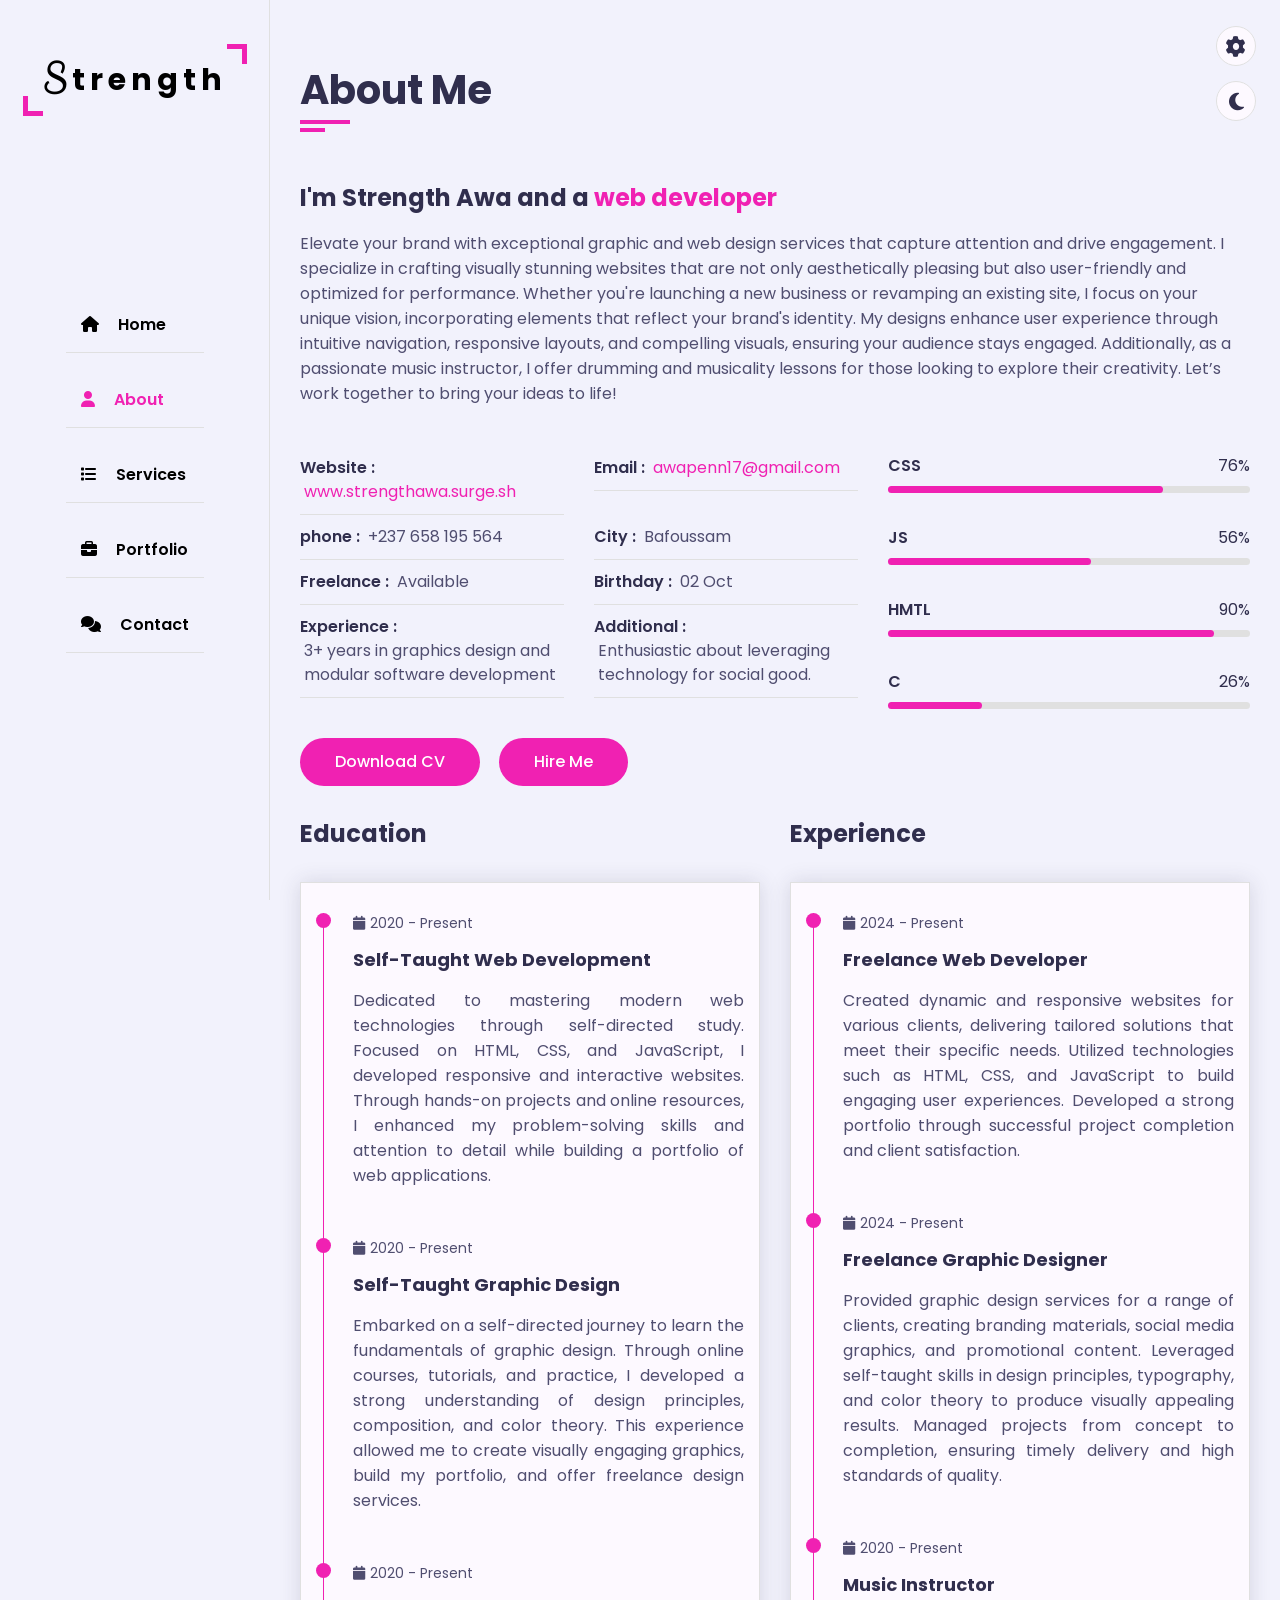
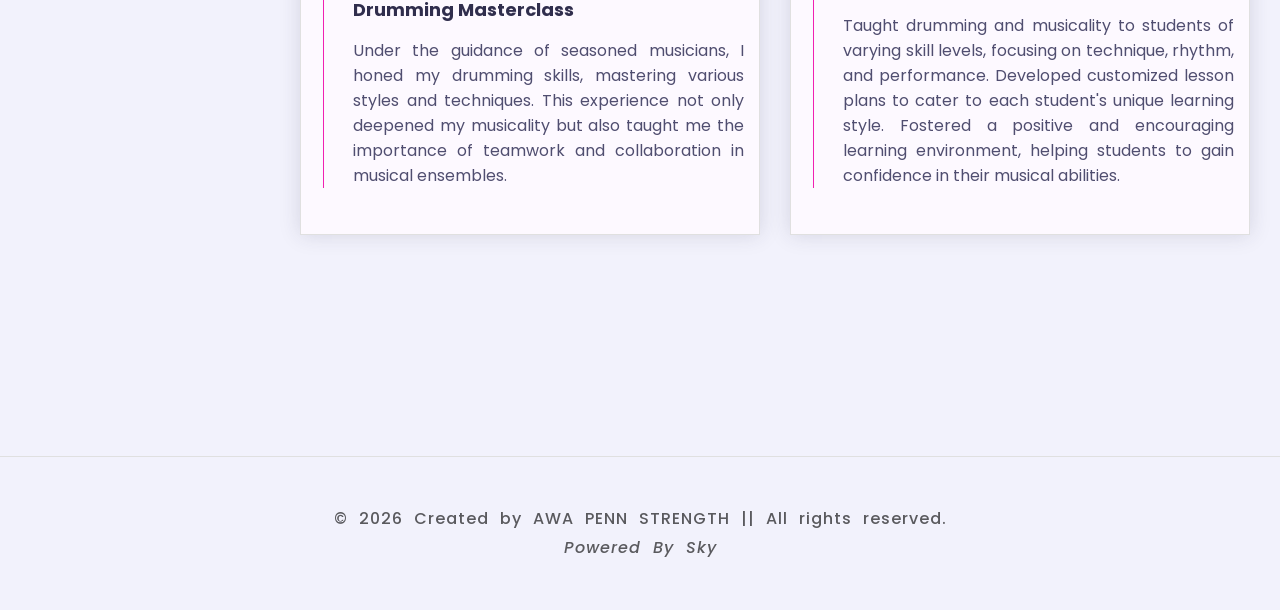
==== about.html @ d9b75118 "Add files via upload" ====
﻿<!DOCTYPE html>
<html lang="en">

<head></head>

<body class="dark">

<!-- ***** Main Contaniner Start ***** -->
    <main class="main-container">
        <!-- ***** Main Content Start ***** -->
        <div class="main-content">
            <!-- ***** About Section Start ***** -->
            <section class="about section" id="about">
                <div class="container">
                    <div class="row">
                        <div class="section-title padd-15">
                            <h2>About Me</h2>
                        </div>
                    </div>
                    <div class="row">
                        <div class="about-content padd-15">
                            <div class="row">
                                <div class="about-text padd-15">
                                    <h3>I'm Strength Awa and a <span>web developer</span></h3>
                                    <p> Elevate your brand with exceptional graphic and web design services that capture attention and drive engagement. 
                                        I specialize in crafting visually stunning websites that are not only aesthetically pleasing but also user-friendly and optimized for performance. 
                                        Whether you're launching a new business or revamping an existing site, I focus on your unique vision, incorporating elements that reflect your brand's identity. 
                                        My designs enhance user experience through intuitive navigation, responsive layouts, and compelling visuals, ensuring your audience stays engaged. 
                                        Additionally, as a passionate music instructor, I offer drumming and musicality lessons for those looking to explore their creativity. 
                                        Let’s work together to bring your ideas to life!</p>
                                </div>
                            </div>
                            <div class="row">
                                <div class="personal-info padd-15 ">
                                    <div class="row">
                                        <div class="info-item padd-15">
                                            <p>Website : <span><a href="http://strengthawa.surge.sh">www.strengthawa.surge.sh</a></span></p>
                                        </div>
                                        <div class="info-item padd-15">
                                            <p>Email : <span><a onclick="gotoContact()" href="contact.html">awapenn17@gmail.com</a></span></p>
                                        </div>
                                        <div class="info-item padd-15">
                                            <p>phone : <span>+237 658 195 564</span></p>
                                        </div>
                                        <div class="info-item padd-15">
                                            <p>City : <span>Bafoussam</span></p>
                                        </div>
                                        <div class="info-item padd-15">
                                            <p>Freelance : <span>Available</span></p>
                                        </div>
                                        <div class="info-item padd-15">
                                            <p>Birthday : <span>02 Oct</span></p>
                                        </div>
                                        <div class="info-item padd-15">
                                            <p>Experience : <span>3+ years in graphics design and modular software development</span></p>
                                        </div>
                                        <div class="info-item padd-15">
                                            <p>Additional : <span>Enthusiastic about leveraging technology for social good.</span></p>
                                        </div>
                                    </div>
                                    <div class="row">
                                        <div class="buttons padd-15">
                                            <a href="#" class="btn">Download CV</a>
                                            <a href="contact.html" class="btn hire-me" onclick="gotoContact()">Hire Me</a>
                                        </div>
                                    </div>
                                </div>
                                <div class="skills padd-15">
                                    <div class="row">
                                        <div class="skill-item padd-15">
                                            <h5>CSS</h5>
                                            <div class="progress">
                                                <div class="progress-in" style="width: 76%;"></div>
                                                <div class="skill-percent">76%</div>
                                            </div>
                                        </div>
                                        <div class="skill-item padd-15">
                                            <h5>JS</h5>
                                            <div class="progress">
                                                <div class="progress-in" style="width: 56%;"></div>
                                                <div class="skill-percent">56%</div>
                                            </div>
                                        </div>
                                        <div class="skill-item padd-15">
                                            <h5>HMTL</h5>
                                            <div class="progress">
                                                <div class="progress-in" style="width: 90%;"></div>
                                                <div class="skill-percent">90%</div>
                                            </div>
                                        </div>
                                            <div class="skill-item padd-15">
                                                <h5>C</h5>
                                                <div class="progress">
                                                    <div class="progress-in" style="width: 26%;"></div>
                                                    <div class="skill-percent">26%</div>
                                                </div>
                                            </div>
                                    </div>
                                </div>
                            </div>
                            <div class="row">
                                <div class="education padd-15">
                                    <h3 class="title">Education</h3>
                                    <div class="row">
                                        <div class="timeline-box padd-15">
                                            <div class="timeline shadow-dark">
                                                <!-- ***** timeline item ***** -->
                                                <div class="timeline-item">
                                                    <div class="circle-dot"></div>
                                                    <h3 class="timeline-date">
                                                        <i class="fa fa-calendar"></i>2020 - Present
                                                    </h3>
                                                    <h4 class="timeline-title">Self-Taught Web Development</h4>
                                                    <p class = "timeline-text">Dedicated to mastering modern web technologies through self-directed study. 
                                                        Focused on HTML, CSS, and JavaScript, I developed responsive and interactive websites. 
                                                        Through hands-on projects and online resources, 
                                                        I enhanced my problem-solving skills and attention to detail while building a portfolio of web applications.
                                                    </p>
                                                </div>
                                                <!-- ***** timeline item ***** -->
                                                <div class="timeline-item">
                                                    <div class="circle-dot"></div>
                                                    <h3 class="timeline-date">
                                                        <i class="fa fa-calendar"></i>2020 - Present
                                                    </h3>
                                                    <h4 class="timeline-title">Self-Taught Graphic Design</h4>
                                                    <p  class = "timeline-text">Embarked on a self-directed journey to learn the fundamentals of graphic design. 
                                                        Through online courses, tutorials, and practice, I developed a strong understanding 
                                                        of design principles, composition, and color theory. 
                                                        This experience allowed me to create visually engaging graphics, 
                                                        build my portfolio, and offer freelance design services.
                                                    </p>
                                                </div>
                                                <!-- ***** timeline item ***** -->
                                                <div class="timeline-item">
                                                    <div class="circle-dot"></div>
                                                    <h3 class="timeline-date">
                                                        <i class="fa fa-calendar"></i>2020 - Present
                                                    </h3>
                                                    <h4 class="timeline-title">Drumming Masterclass</h4>
                                                    <p class = "timeline-text">Under the guidance of seasoned musicians, 
                                                        I honed my drumming skills, mastering various styles and techniques. 
                                                        This experience not only deepened my musicality but also taught me the 
                                                        importance of teamwork and collaboration in musical ensembles.
                                                    </p>
                                                </div>
                                            </div>
                                        </div>
                                    </div>
                                </div>
                                <div class="experience padd-15">
                                    <h3 class="title">Experience</h3>
                                    <div class="row">
                                        <div class="timeline-box padd-15">
                                            <div class="timeline shadow-dark">
                                                <!-- ***** timeline item ***** -->
                                                <div class="timeline-item">
                                                    <div class="circle-dot"></div>
                                                    <h3 class="timeline-date">
                                                        <i class="fa fa-calendar"></i>2024 - Present
                                                    </h3>
                                                    <h4 class="timeline-title">Freelance Web Developer</h4>
                                                    <p class = "timeline-text">Created dynamic and responsive websites for various clients, 
                                                        delivering tailored solutions that meet their specific needs. 
                                                        Utilized technologies such as HTML, CSS, and JavaScript to build engaging user experiences.
                                                            Developed a strong portfolio through successful project completion and client satisfaction.
                                                    </p>
                                                </div>
                                                <!-- ***** timeline item ***** -->
                                                <div class="timeline-item">
                                                    <div class="circle-dot"></div>
                                                    <h3 class="timeline-date">
                                                        <i class="fa fa-calendar"></i>2024 - Present
                                                    </h3>
                                                    <h4 class="timeline-title">Freelance Graphic Designer</h4>
                                                    <p  class = "timeline-text">Provided graphic design services for a range of clients, 
                                                        creating branding materials, social media graphics, and promotional content. 
                                                        Leveraged self-taught skills in design principles, typography, and color theory to produce visually appealing results. 
                                                        Managed projects from concept to completion, ensuring timely delivery and high standards of quality.
                                                    </p>
                                                </div>
                                                <!-- ***** timeline item ***** -->
                                                <div class="timeline-item">
                                                    <div class="circle-dot"></div>
                                                    <h3 class="timeline-date">
                                                        <i class="fa fa-calendar"></i>2020 - Present
                                                    </h3>
                                                    <h4 class="timeline-title">Music Instructor</h4>
                                                    <p class = "timeline-text">Taught drumming and musicality to students of varying skill levels, 
                                                        focusing on technique, rhythm, and performance. 
                                                        Developed customized lesson plans to cater to each student's unique learning style. 
                                                        Fostered a positive and encouraging learning environment, helping students to gain confidence in their musical abilities.
                                                    </p>
                                                </div>
                                            </div>
                                        </div>
                                    </div>
                                </div>
                            </div>
                        </div>
                    </div>
                </div>
            </section>
            <!-- ***** About Section End ***** -->
        </div>
        <!-- ***** Main Content End ***** -->
    </main>
<!-- ***** Main Contaniner End ***** -->

    <script src="js/global-UI-components.js"></script>
</body>
</html>
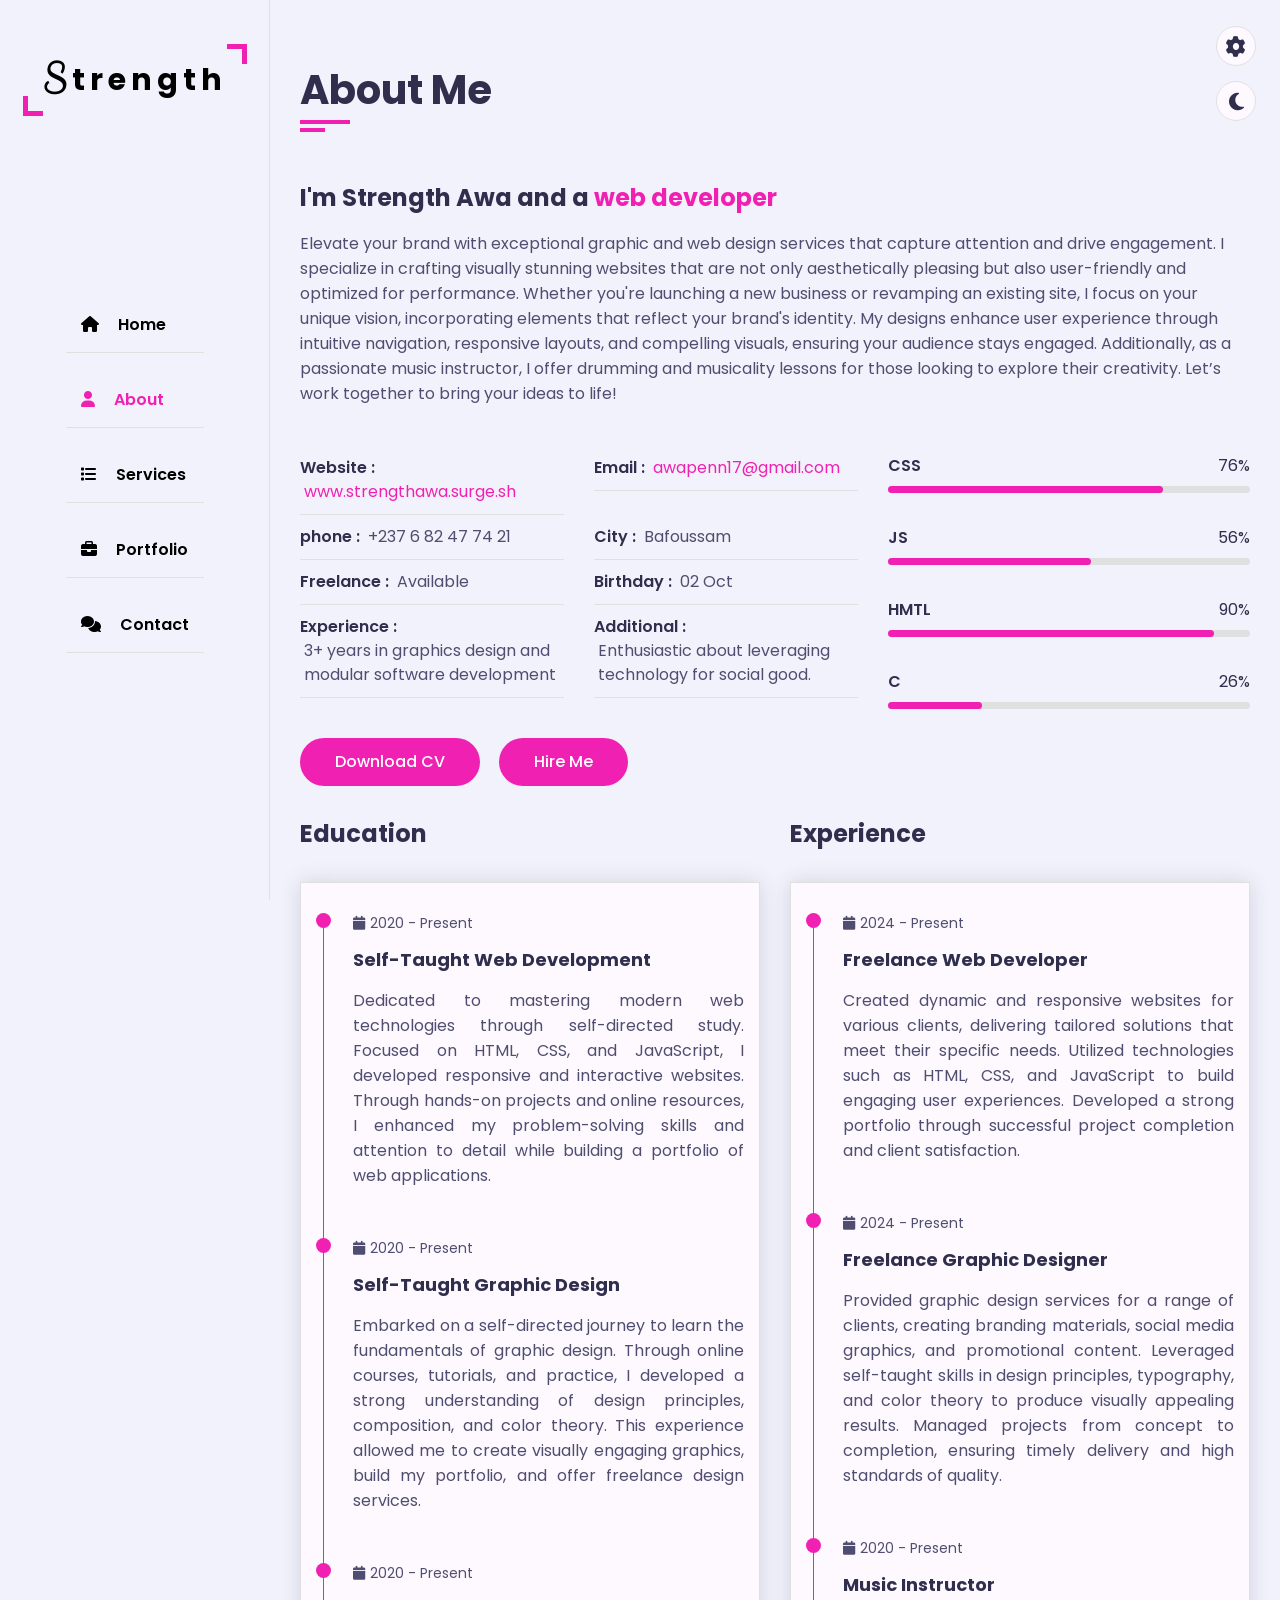
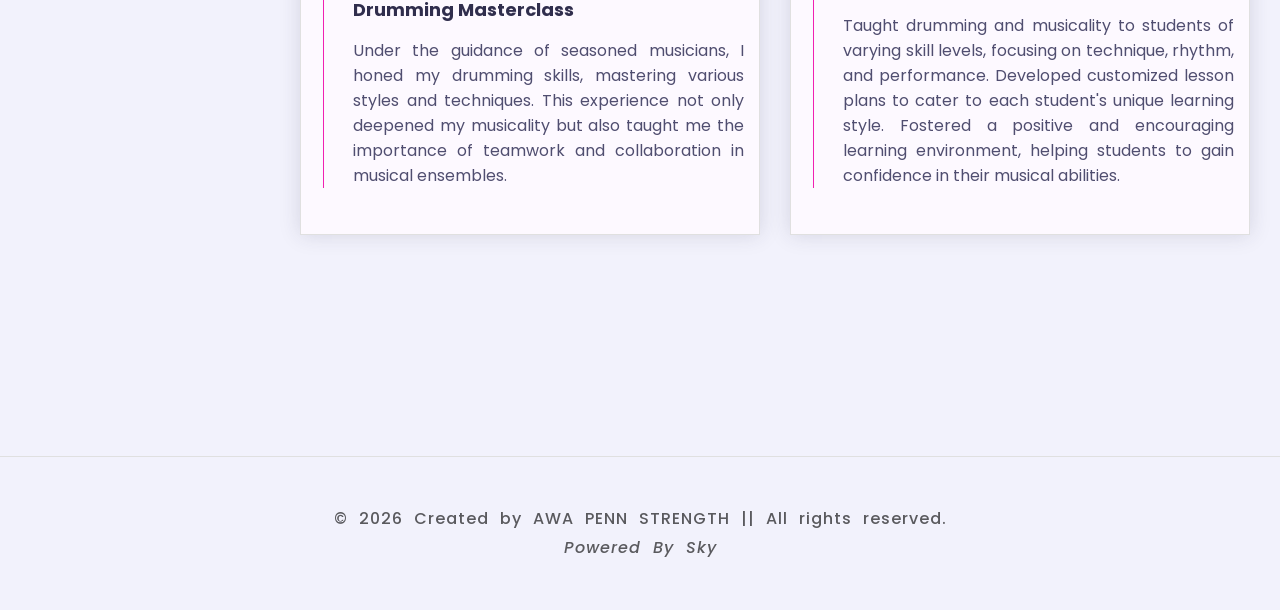
==== commit 23f3a2d8: "Update about.html with new content and formatting" ====
--- a/about.html
+++ b/about.html
@@ -40,7 +40,7 @@
                                             <p>Email : <span><a onclick="gotoContact()" href="contact.html">awapenn17@gmail.com</a></span></p>
                                         </div>
                                         <div class="info-item padd-15">
-                                            <p>phone : <span>+237 658 195 564</span></p>
+                                            <p>phone : <span>+237 6 82 47 74 21</span></p>
                                         </div>
                                         <div class="info-item padd-15">
                                             <p>City : <span>Bafoussam</span></p>
@@ -209,4 +209,5 @@
 
     <script src="js/global-UI-components.js"></script>
 </body>
-</html>+
+</html>
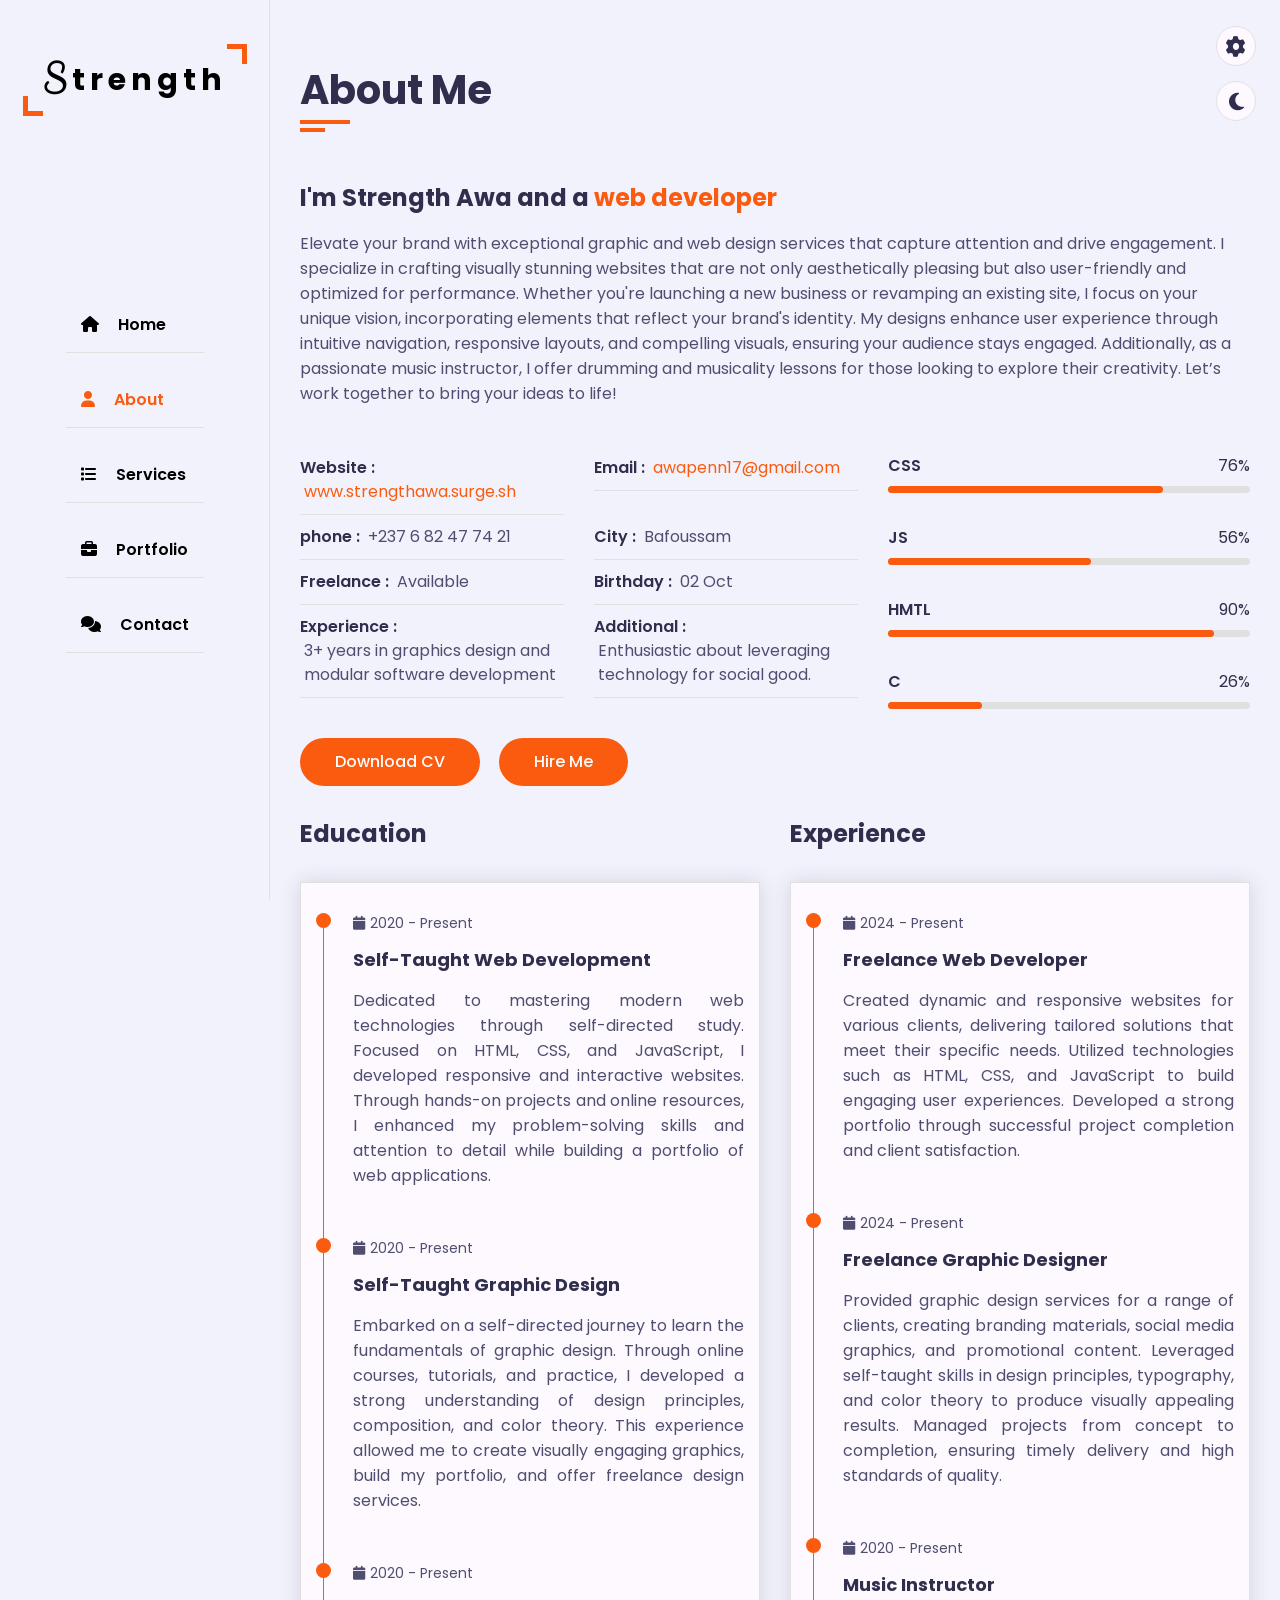
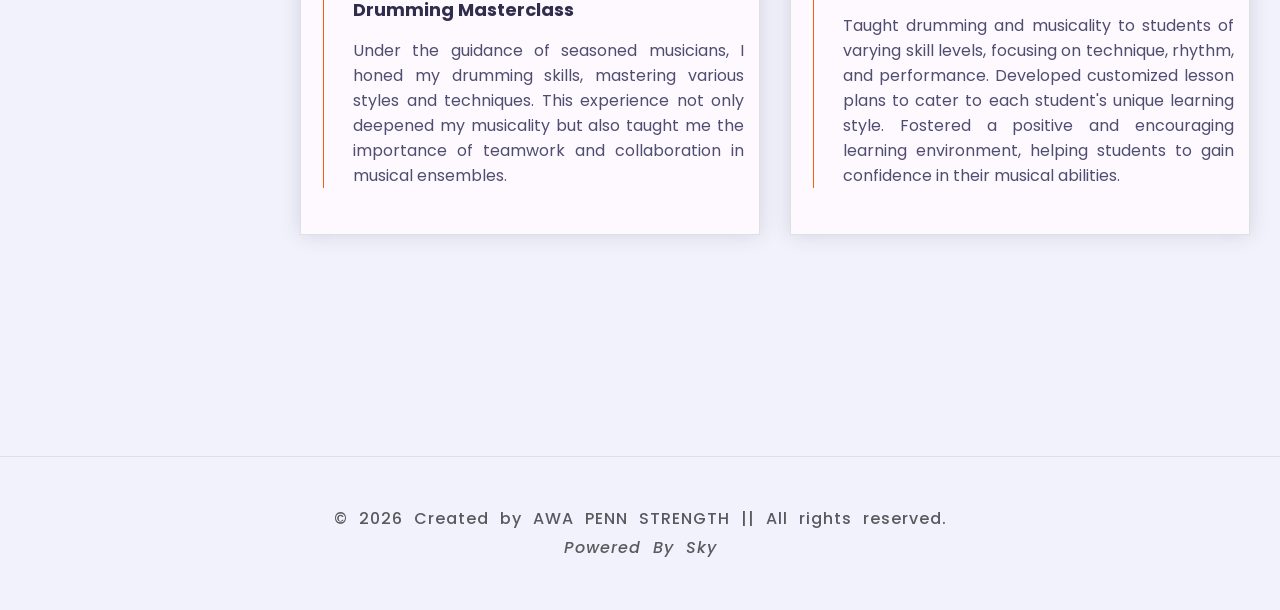
==== commit 276274e7: "fix: Desktop css visible with bubbles animation added" ====
--- a/about.html
+++ b/about.html
@@ -1,213 +1,257 @@
-﻿<!DOCTYPE html>
-<html lang="en">
-
-<head></head>
-
-<body class="dark">
-
-<!-- ***** Main Contaniner Start ***** -->
-    <main class="main-container">
-        <!-- ***** Main Content Start ***** -->
-        <div class="main-content">
-            <!-- ***** About Section Start ***** -->
-            <section class="about section" id="about">
-                <div class="container">
-                    <div class="row">
-                        <div class="section-title padd-15">
-                            <h2>About Me</h2>
-                        </div>
-                    </div>
-                    <div class="row">
-                        <div class="about-content padd-15">
-                            <div class="row">
-                                <div class="about-text padd-15">
-                                    <h3>I'm Strength Awa and a <span>web developer</span></h3>
-                                    <p> Elevate your brand with exceptional graphic and web design services that capture attention and drive engagement. 
-                                        I specialize in crafting visually stunning websites that are not only aesthetically pleasing but also user-friendly and optimized for performance. 
-                                        Whether you're launching a new business or revamping an existing site, I focus on your unique vision, incorporating elements that reflect your brand's identity. 
-                                        My designs enhance user experience through intuitive navigation, responsive layouts, and compelling visuals, ensuring your audience stays engaged. 
-                                        Additionally, as a passionate music instructor, I offer drumming and musicality lessons for those looking to explore their creativity. 
-                                        Let’s work together to bring your ideas to life!</p>
-                                </div>
-                            </div>
-                            <div class="row">
-                                <div class="personal-info padd-15 ">
-                                    <div class="row">
-                                        <div class="info-item padd-15">
-                                            <p>Website : <span><a href="http://strengthawa.surge.sh">www.strengthawa.surge.sh</a></span></p>
-                                        </div>
-                                        <div class="info-item padd-15">
-                                            <p>Email : <span><a onclick="gotoContact()" href="contact.html">awapenn17@gmail.com</a></span></p>
-                                        </div>
-                                        <div class="info-item padd-15">
-                                            <p>phone : <span>+237 6 82 47 74 21</span></p>
-                                        </div>
-                                        <div class="info-item padd-15">
-                                            <p>City : <span>Bafoussam</span></p>
-                                        </div>
-                                        <div class="info-item padd-15">
-                                            <p>Freelance : <span>Available</span></p>
-                                        </div>
-                                        <div class="info-item padd-15">
-                                            <p>Birthday : <span>02 Oct</span></p>
-                                        </div>
-                                        <div class="info-item padd-15">
-                                            <p>Experience : <span>3+ years in graphics design and modular software development</span></p>
-                                        </div>
-                                        <div class="info-item padd-15">
-                                            <p>Additional : <span>Enthusiastic about leveraging technology for social good.</span></p>
-                                        </div>
-                                    </div>
-                                    <div class="row">
-                                        <div class="buttons padd-15">
-                                            <a href="#" class="btn">Download CV</a>
-                                            <a href="contact.html" class="btn hire-me" onclick="gotoContact()">Hire Me</a>
-                                        </div>
-                                    </div>
-                                </div>
-                                <div class="skills padd-15">
-                                    <div class="row">
-                                        <div class="skill-item padd-15">
-                                            <h5>CSS</h5>
-                                            <div class="progress">
-                                                <div class="progress-in" style="width: 76%;"></div>
-                                                <div class="skill-percent">76%</div>
-                                            </div>
-                                        </div>
-                                        <div class="skill-item padd-15">
-                                            <h5>JS</h5>
-                                            <div class="progress">
-                                                <div class="progress-in" style="width: 56%;"></div>
-                                                <div class="skill-percent">56%</div>
-                                            </div>
-                                        </div>
-                                        <div class="skill-item padd-15">
-                                            <h5>HMTL</h5>
-                                            <div class="progress">
-                                                <div class="progress-in" style="width: 90%;"></div>
-                                                <div class="skill-percent">90%</div>
-                                            </div>
-                                        </div>
-                                            <div class="skill-item padd-15">
-                                                <h5>C</h5>
-                                                <div class="progress">
-                                                    <div class="progress-in" style="width: 26%;"></div>
-                                                    <div class="skill-percent">26%</div>
-                                                </div>
-                                            </div>
-                                    </div>
-                                </div>
-                            </div>
-                            <div class="row">
-                                <div class="education padd-15">
-                                    <h3 class="title">Education</h3>
-                                    <div class="row">
-                                        <div class="timeline-box padd-15">
-                                            <div class="timeline shadow-dark">
-                                                <!-- ***** timeline item ***** -->
-                                                <div class="timeline-item">
-                                                    <div class="circle-dot"></div>
-                                                    <h3 class="timeline-date">
-                                                        <i class="fa fa-calendar"></i>2020 - Present
-                                                    </h3>
-                                                    <h4 class="timeline-title">Self-Taught Web Development</h4>
-                                                    <p class = "timeline-text">Dedicated to mastering modern web technologies through self-directed study. 
-                                                        Focused on HTML, CSS, and JavaScript, I developed responsive and interactive websites. 
-                                                        Through hands-on projects and online resources, 
-                                                        I enhanced my problem-solving skills and attention to detail while building a portfolio of web applications.
-                                                    </p>
-                                                </div>
-                                                <!-- ***** timeline item ***** -->
-                                                <div class="timeline-item">
-                                                    <div class="circle-dot"></div>
-                                                    <h3 class="timeline-date">
-                                                        <i class="fa fa-calendar"></i>2020 - Present
-                                                    </h3>
-                                                    <h4 class="timeline-title">Self-Taught Graphic Design</h4>
-                                                    <p  class = "timeline-text">Embarked on a self-directed journey to learn the fundamentals of graphic design. 
-                                                        Through online courses, tutorials, and practice, I developed a strong understanding 
-                                                        of design principles, composition, and color theory. 
-                                                        This experience allowed me to create visually engaging graphics, 
-                                                        build my portfolio, and offer freelance design services.
-                                                    </p>
-                                                </div>
-                                                <!-- ***** timeline item ***** -->
-                                                <div class="timeline-item">
-                                                    <div class="circle-dot"></div>
-                                                    <h3 class="timeline-date">
-                                                        <i class="fa fa-calendar"></i>2020 - Present
-                                                    </h3>
-                                                    <h4 class="timeline-title">Drumming Masterclass</h4>
-                                                    <p class = "timeline-text">Under the guidance of seasoned musicians, 
-                                                        I honed my drumming skills, mastering various styles and techniques. 
-                                                        This experience not only deepened my musicality but also taught me the 
-                                                        importance of teamwork and collaboration in musical ensembles.
-                                                    </p>
-                                                </div>
-                                            </div>
-                                        </div>
-                                    </div>
-                                </div>
-                                <div class="experience padd-15">
-                                    <h3 class="title">Experience</h3>
-                                    <div class="row">
-                                        <div class="timeline-box padd-15">
-                                            <div class="timeline shadow-dark">
-                                                <!-- ***** timeline item ***** -->
-                                                <div class="timeline-item">
-                                                    <div class="circle-dot"></div>
-                                                    <h3 class="timeline-date">
-                                                        <i class="fa fa-calendar"></i>2024 - Present
-                                                    </h3>
-                                                    <h4 class="timeline-title">Freelance Web Developer</h4>
-                                                    <p class = "timeline-text">Created dynamic and responsive websites for various clients, 
-                                                        delivering tailored solutions that meet their specific needs. 
-                                                        Utilized technologies such as HTML, CSS, and JavaScript to build engaging user experiences.
-                                                            Developed a strong portfolio through successful project completion and client satisfaction.
-                                                    </p>
-                                                </div>
-                                                <!-- ***** timeline item ***** -->
-                                                <div class="timeline-item">
-                                                    <div class="circle-dot"></div>
-                                                    <h3 class="timeline-date">
-                                                        <i class="fa fa-calendar"></i>2024 - Present
-                                                    </h3>
-                                                    <h4 class="timeline-title">Freelance Graphic Designer</h4>
-                                                    <p  class = "timeline-text">Provided graphic design services for a range of clients, 
-                                                        creating branding materials, social media graphics, and promotional content. 
-                                                        Leveraged self-taught skills in design principles, typography, and color theory to produce visually appealing results. 
-                                                        Managed projects from concept to completion, ensuring timely delivery and high standards of quality.
-                                                    </p>
-                                                </div>
-                                                <!-- ***** timeline item ***** -->
-                                                <div class="timeline-item">
-                                                    <div class="circle-dot"></div>
-                                                    <h3 class="timeline-date">
-                                                        <i class="fa fa-calendar"></i>2020 - Present
-                                                    </h3>
-                                                    <h4 class="timeline-title">Music Instructor</h4>
-                                                    <p class = "timeline-text">Taught drumming and musicality to students of varying skill levels, 
-                                                        focusing on technique, rhythm, and performance. 
-                                                        Developed customized lesson plans to cater to each student's unique learning style. 
-                                                        Fostered a positive and encouraging learning environment, helping students to gain confidence in their musical abilities.
-                                                    </p>
-                                                </div>
-                                            </div>
-                                        </div>
-                                    </div>
-                                </div>
-                            </div>
-                        </div>
-                    </div>
-                </div>
-            </section>
-            <!-- ***** About Section End ***** -->
-        </div>
-        <!-- ***** Main Content End ***** -->
-    </main>
-<!-- ***** Main Contaniner End ***** -->
-
-    <script src="js/global-UI-components.js"></script>
-</body>
-
-</html>
+﻿<!DOCTYPE html>
+<html lang="en">
+
+<head>
+    <!-- Primary Meta Tags -->
+    <title>Strength Awa - Graphic Artist, Web developer & Music Instructor</title>
+    <meta charset="UTF-8">
+    <meta name="viewport" content="width=device-width, initial-scale=1.0">
+    <meta name="robots" content="index, follow">
+    <meta name="theme-color" content="#000000">
+    <meta name="author" content="Strength Awa">
+    <meta name="description" content="Awa penn strength offers professional web and graphic design services, plus drumming lessons. Explore a portfolio of responsive websites, branding visuals, and creative projects.">
+    <meta name="keywords" content="Strength Awa, Web developer, Awa penn strength, graphic designer, freelance developer, drumming lessons, Bafoussam, responsive websites, branding, portfolio, surge.sh">
+
+    <!-- Open Graph / Facebook -->
+    <meta property="og:title" content="Awa penn strength - Web developer & Music Instructor">
+    <meta property="og:description" content="Explore creative web and graphic design services, plus music instruction from Awa penn strength.">
+    <meta property="og:image" content="https://strengthawa.surge.sh/images/my-logo1.png">
+    <meta property="og:url" content="https://strengthawa.surge.sh">
+    <meta property="og:type" content="website">
+
+    <!-- Twitter -->
+    <meta name="twitter:card" content="summary_large_image">
+    <meta name="twitter:title" content="Awa penn strength - Web developer & Music Instructor">
+    <meta name="twitter:description" content="Explore creative web and graphic design services, plus music instruction from Awa penn strength.">
+    <meta name="twitter:image" content="https://strengthawa.surge.sh/images/my-logo1.png">
+
+    <!-- Links -->
+    <link rel="canonical" href="https://strengthawa.surge.sh/">
+    <link rel="icon" href="images/my-logo1.png" type="image/x-icon">
+    <!-- ***** CSS Files ***** -->
+    <link rel="stylesheet" href="css/style.css">
+    <link rel="stylesheet" href="css/responsive-design.css">
+    <link rel="stylesheet" href="css/bubbles.css">
+    <link rel="stylesheet" href="https://cdnjs.cloudflare.com/ajax/libs/font-awesome/6.7.2/css/all.min.css">
+    <!-- ***** Style Switcher ***** -->
+   <link rel="stylesheet" href="css/skins/color-1.css" class="alternate-style" title="color-1" 
+   disabled>
+   <link rel="stylesheet" href="css/skins/color-2.css" class="alternate-style" title="color-2" 
+   >
+   <link rel="stylesheet" href="css/skins/color-3.css" class="alternate-style" title="color-3" 
+   disabled>
+   <link rel="stylesheet" href="css/skins/color-4.css" class="alternate-style" title="color-4" 
+   disabled>
+   <link rel="stylesheet" href="css/skins/color-5.css" class="alternate-style" title="color-5" 
+   disabled>
+   <link rel="stylesheet" href="css/style-switcher.css">
+</head>
+
+<body class="dark">
+
+<!-- ***** Main Contaniner Start ***** -->
+    <main class="main-container">
+        <!-- ***** Main Content Start ***** -->
+        <div class="main-content">
+            <!-- ***** About Section Start ***** -->
+            <section class="about section" id="about">
+                <div class="container">
+                    <div class="row">
+                        <div class="section-title padd-15">
+                            <h2>About Me</h2>
+                        </div>
+                    </div>
+                    <div class="row">
+                        <div class="about-content padd-15">
+                            <div class="row">
+                                <div class="about-text padd-15">
+                                    <h3>I'm Strength Awa and a <span>web developer</span></h3>
+                                    <p> Elevate your brand with exceptional graphic and web design services that capture attention and drive engagement. 
+                                        I specialize in crafting visually stunning websites that are not only aesthetically pleasing but also user-friendly and optimized for performance. 
+                                        Whether you're launching a new business or revamping an existing site, I focus on your unique vision, incorporating elements that reflect your brand's identity. 
+                                        My designs enhance user experience through intuitive navigation, responsive layouts, and compelling visuals, ensuring your audience stays engaged. 
+                                        Additionally, as a passionate music instructor, I offer drumming and musicality lessons for those looking to explore their creativity. 
+                                        Let’s work together to bring your ideas to life!</p>
+                                </div>
+                            </div>
+                            <div class="row">
+                                <div class="personal-info padd-15 ">
+                                    <div class="row">
+                                        <div class="info-item padd-15">
+                                            <p>Website : <span><a href="http://strengthawa.surge.sh">www.strengthawa.surge.sh</a></span></p>
+                                        </div>
+                                        <div class="info-item padd-15">
+                                            <p>Email : <span><a onclick="gotoContact()" href="contact.html">awapenn17@gmail.com</a></span></p>
+                                        </div>
+                                        <div class="info-item padd-15">
+                                            <p>phone : <span>+237 6 82 47 74 21</span></p>
+                                        </div>
+                                        <div class="info-item padd-15">
+                                            <p>City : <span>Bafoussam</span></p>
+                                        </div>
+                                        <div class="info-item padd-15">
+                                            <p>Freelance : <span>Available</span></p>
+                                        </div>
+                                        <div class="info-item padd-15">
+                                            <p>Birthday : <span>02 Oct</span></p>
+                                        </div>
+                                        <div class="info-item padd-15">
+                                            <p>Experience : <span>3+ years in graphics design and modular software development</span></p>
+                                        </div>
+                                        <div class="info-item padd-15">
+                                            <p>Additional : <span>Enthusiastic about leveraging technology for social good.</span></p>
+                                        </div>
+                                    </div>
+                                    <div class="row">
+                                        <div class="buttons padd-15">
+                                            <a href="#" class="btn">Download CV</a>
+                                            <a href="contact.html" class="btn hire-me" onclick="gotoContact()">Hire Me</a>
+                                        </div>
+                                    </div>
+                                </div>
+                                <div class="skills padd-15">
+                                    <div class="row">
+                                        <div class="skill-item padd-15">
+                                            <h5>CSS</h5>
+                                            <div class="progress">
+                                                <div class="progress-in" style="width: 76%;"></div>
+                                                <div class="skill-percent">76%</div>
+                                            </div>
+                                        </div>
+                                        <div class="skill-item padd-15">
+                                            <h5>JS</h5>
+                                            <div class="progress">
+                                                <div class="progress-in" style="width: 56%;"></div>
+                                                <div class="skill-percent">56%</div>
+                                            </div>
+                                        </div>
+                                        <div class="skill-item padd-15">
+                                            <h5>HMTL</h5>
+                                            <div class="progress">
+                                                <div class="progress-in" style="width: 90%;"></div>
+                                                <div class="skill-percent">90%</div>
+                                            </div>
+                                        </div>
+                                            <div class="skill-item padd-15">
+                                                <h5>C</h5>
+                                                <div class="progress">
+                                                    <div class="progress-in" style="width: 26%;"></div>
+                                                    <div class="skill-percent">26%</div>
+                                                </div>
+                                            </div>
+                                    </div>
+                                </div>
+                            </div>
+                            <div class="row">
+                                <div class="education padd-15">
+                                    <h3 class="title">Education</h3>
+                                    <div class="row">
+                                        <div class="timeline-box padd-15">
+                                            <div class="timeline shadow-dark">
+                                                <!-- ***** timeline item ***** -->
+                                                <div class="timeline-item">
+                                                    <div class="circle-dot"></div>
+                                                    <h3 class="timeline-date">
+                                                        <i class="fa fa-calendar"></i>2020 - Present
+                                                    </h3>
+                                                    <h4 class="timeline-title">Self-Taught Web Development</h4>
+                                                    <p class = "timeline-text">Dedicated to mastering modern web technologies through self-directed study. 
+                                                        Focused on HTML, CSS, and JavaScript, I developed responsive and interactive websites. 
+                                                        Through hands-on projects and online resources, 
+                                                        I enhanced my problem-solving skills and attention to detail while building a portfolio of web applications.
+                                                    </p>
+                                                </div>
+                                                <!-- ***** timeline item ***** -->
+                                                <div class="timeline-item">
+                                                    <div class="circle-dot"></div>
+                                                    <h3 class="timeline-date">
+                                                        <i class="fa fa-calendar"></i>2020 - Present
+                                                    </h3>
+                                                    <h4 class="timeline-title">Self-Taught Graphic Design</h4>
+                                                    <p  class = "timeline-text">Embarked on a self-directed journey to learn the fundamentals of graphic design. 
+                                                        Through online courses, tutorials, and practice, I developed a strong understanding 
+                                                        of design principles, composition, and color theory. 
+                                                        This experience allowed me to create visually engaging graphics, 
+                                                        build my portfolio, and offer freelance design services.
+                                                    </p>
+                                                </div>
+                                                <!-- ***** timeline item ***** -->
+                                                <div class="timeline-item">
+                                                    <div class="circle-dot"></div>
+                                                    <h3 class="timeline-date">
+                                                        <i class="fa fa-calendar"></i>2020 - Present
+                                                    </h3>
+                                                    <h4 class="timeline-title">Drumming Masterclass</h4>
+                                                    <p class = "timeline-text">Under the guidance of seasoned musicians, 
+                                                        I honed my drumming skills, mastering various styles and techniques. 
+                                                        This experience not only deepened my musicality but also taught me the 
+                                                        importance of teamwork and collaboration in musical ensembles.
+                                                    </p>
+                                                </div>
+                                            </div>
+                                        </div>
+                                    </div>
+                                </div>
+                                <div class="experience padd-15">
+                                    <h3 class="title">Experience</h3>
+                                    <div class="row">
+                                        <div class="timeline-box padd-15">
+                                            <div class="timeline shadow-dark">
+                                                <!-- ***** timeline item ***** -->
+                                                <div class="timeline-item">
+                                                    <div class="circle-dot"></div>
+                                                    <h3 class="timeline-date">
+                                                        <i class="fa fa-calendar"></i>2024 - Present
+                                                    </h3>
+                                                    <h4 class="timeline-title">Freelance Web Developer</h4>
+                                                    <p class = "timeline-text">Created dynamic and responsive websites for various clients, 
+                                                        delivering tailored solutions that meet their specific needs. 
+                                                        Utilized technologies such as HTML, CSS, and JavaScript to build engaging user experiences.
+                                                            Developed a strong portfolio through successful project completion and client satisfaction.
+                                                    </p>
+                                                </div>
+                                                <!-- ***** timeline item ***** -->
+                                                <div class="timeline-item">
+                                                    <div class="circle-dot"></div>
+                                                    <h3 class="timeline-date">
+                                                        <i class="fa fa-calendar"></i>2024 - Present
+                                                    </h3>
+                                                    <h4 class="timeline-title">Freelance Graphic Designer</h4>
+                                                    <p  class = "timeline-text">Provided graphic design services for a range of clients, 
+                                                        creating branding materials, social media graphics, and promotional content. 
+                                                        Leveraged self-taught skills in design principles, typography, and color theory to produce visually appealing results. 
+                                                        Managed projects from concept to completion, ensuring timely delivery and high standards of quality.
+                                                    </p>
+                                                </div>
+                                                <!-- ***** timeline item ***** -->
+                                                <div class="timeline-item">
+                                                    <div class="circle-dot"></div>
+                                                    <h3 class="timeline-date">
+                                                        <i class="fa fa-calendar"></i>2020 - Present
+                                                    </h3>
+                                                    <h4 class="timeline-title">Music Instructor</h4>
+                                                    <p class = "timeline-text">Taught drumming and musicality to students of varying skill levels, 
+                                                        focusing on technique, rhythm, and performance. 
+                                                        Developed customized lesson plans to cater to each student's unique learning style. 
+                                                        Fostered a positive and encouraging learning environment, helping students to gain confidence in their musical abilities.
+                                                    </p>
+                                                </div>
+                                            </div>
+                                        </div>
+                                    </div>
+                                </div>
+                            </div>
+                        </div>
+                    </div>
+                </div>
+            </section>
+            <!-- ***** About Section End ***** -->
+        </div>
+        <!-- ***** Main Content End ***** -->
+    </main>
+<!-- ***** Main Contaniner End ***** -->
+
+    <script src="js/global-UI-components.js"></script>
+</body>
+
+</html>
--- a/css/style.css
+++ b/css/style.css
@@ -0,0 +1,885 @@
+@import url('https://fonts.googleapis.com/css2?family=Clicker+Script&family=Poppins:ital,wght@0,100;0,200;0,300;0,400;0,500;0,600;0,700;0,800;0,900;1,100;1,200;1,300;1,400;1,500;1,600;1,700;1,800;1,900&display=swap');
+
+:root
+{
+    --bg-black-900: #f2f2fc;
+    --bg-black-100: #fdf9ff;
+    --bg-black-50: #e0e0e0;
+    --text-black-900: #302e4d;
+    --text-black-700: #504e70;
+    /**/
+    --text-black-701: #5a5a5e;
+    --text-black-901: #000000;
+}
+body.dark
+{
+    --bg-black-900: #151515;
+    --bg-black-100: #222222;
+    --bg-black-50: #393939;
+    --text-black-900: #ffffff;
+    --text-black-700: #e9e9e9;
+    --text-black-901: #ffffff;
+}
+body::selection {
+    background-color: var(--skin-color);
+    opacity: 0.3;
+}
+a:link, a:visited {
+    color: var(--skin-color); 
+}
+*
+{
+    margin: 0;
+    padding: 0;
+    outline: none;
+    text-decoration: none;
+    box-sizing: border-box;
+}
+
+body
+{
+    line-height: 1.5;
+    font-size: 16px;
+    font-family: 'Poppins', sans-serif;
+    background-color: var( --bg-black-900);
+}
+
+::before,::after
+{
+    box-sizing: border-box;
+}
+ul
+{
+    list-style: none;
+}
+.section
+{
+    background: var(--bg-black-900);
+    min-height: 100vh;
+    display: block;
+    padding: 0 30px;
+    opacity: 1;
+}
+.main-content
+{
+    padding-left: 270px;  
+}
+.padd-15
+{
+    padding-left: 15px;
+    padding-right: 15px;
+}
+.container
+{
+    max-width: 1100px;
+    width: 100%;
+    margin: auto;
+}
+.section .container{
+    padding-top: 60px;
+    padding-bottom: 70px;
+}
+.section-title
+{
+    flex: 0 0 100%;
+    max-width: 100%;
+    margin-bottom: 60px;
+}
+.section-title h2 
+{
+    font-size: 40px;
+    color: var(--text-black-900);
+    font-weight: 700;
+    position: relative;
+}
+.section-title h2::before
+{
+    content: ''; 
+    height: 4px; 
+    width: 50px;
+    background-color: var(--skin-color);
+    position: absolute;
+    top: 100%;
+    left: 0;
+}
+.section-title h2::after
+{
+    content: ''; 
+    height: 4px;   
+    width: 25px;
+    background-color: var(--skin-color);
+    position: absolute;
+    top: 100%;
+    left: 0;
+    margin-top: 8px;
+}
+.row
+{
+    display: flex;
+    flex-wrap: wrap;
+    margin-left: -15px;
+    margin-right: -15px;
+    position: relative;
+}
+.btn
+{
+    font-size: 16px;
+    font-weight: 500;
+    padding: 12px 35px;
+    border: none;
+    border-radius: 40px;
+    display: inline-block;
+    white-space: nowrap;
+    background: var(--skin-color);
+    transition: all 0.3s ease;
+    color: white !important;
+}
+.btn:hover
+{
+    transform: scale(1.05);
+}
+.shadow-dark
+{
+    box-shadow: 0 0 20px rgba(48, 46, 77, 0.15);
+}
+/** aside **/
+.aside
+{
+    --aside-width: 270px;
+    width: var(--aside-width);
+    background: transparent;
+    position: fixed;
+    left: 0; 
+    top: 0;
+    padding: 30px; 
+    height: 100%;
+    border-right: 1px solid var(--bg-black-50);
+    display: flex;
+    justify-content: center;
+    align-items: center;
+    z-index: 10;
+    transition: all 0.3s ease;
+}
+.aside.open {
+    left: 0; 
+}
+.aside .logo
+{
+    position: absolute;
+    top: 50px;
+    font-size: 30px;
+    text-transform: capitalize;
+}
+.aside .logo a
+{
+    color: var(--text-black-901);
+    font-weight: 700;
+    padding: 15px 20px;
+    font-size: 30px;
+    letter-spacing: 5px;
+    position: relative;
+}
+.aside .logo a span
+{
+    font-family: 'Clicker Script', cursive;
+    font-size: 40px;
+}
+.aside .logo a::before
+{
+    content: '';
+    position: absolute;
+    width: 20px;
+    height: 20px;
+    border-bottom: 5px solid var(--skin-color);
+    border-left: 5px solid var(--skin-color);
+    bottom: 0;
+    left: 0;
+}
+.aside .logo a::after
+{
+    content: '';
+    position: absolute;
+    width: 20px;
+    width: 20px;
+    height: 20px;
+    border-top: 5px solid var(--skin-color);
+    border-right: 5px solid var(--skin-color);
+    top: 0;
+    right: 0;
+}
+.aside .nav-toggler
+{
+    --gap-space: 5px;
+    border: 1px solid var(--bg-black-50);
+    cursor: pointer;
+    position: absolute;
+    left: calc(var(--aside-width) + 1.6rem);
+    top: 30px;
+    border-radius: 5px;
+    display: none;
+    justify-content: center;
+    align-items: center;
+    flex-direction: column;
+    padding: 12px 10px;
+    gap: var(--gap-space);
+    transition: all 0.3s ease;
+}
+.aside .nav-toggler:hover {
+    border: 1px solid #aaaaaa;
+}
+.aside .nav-toggler span
+{
+    height: 2px;
+    width: 20px;
+    background: var(--skin-color);
+    transition: all 1.2s ease;
+}
+
+.aside .nav-toggler.open span:nth-child(1)
+{
+    transform: rotate(45deg) translate(var(--gap-space), var(--gap-space));
+    width: 110%;
+}
+.aside .nav-toggler.open span:nth-child(2) {
+    transform: translateX(20px);
+    opacity: 0;
+}
+
+.aside .nav-toggler.open span:nth-child(3)
+{
+    transform: rotate(-45deg) translate(var(--gap-space), calc(var(--gap-space)*-1));
+    width: 110%;
+}
+
+
+.aside .nav
+{
+    margin-top: 70px;
+}
+.aside .nav li{
+    margin-bottom: 20px;
+    display: block;
+}
+.aside .nav li a{
+    font-size: 16px;
+    font-weight: 600;
+    display: block;
+    border-bottom: 1px solid var(--bg-black-50);
+    color: var(--text-black-901);
+    padding: 15px 15px;
+}
+.aside .nav li a.active 
+{
+    color: var(--skin-color);
+}
+.aside .nav li a i
+{
+    margin-right: 15px;
+}
+
+/* home */
+.home
+{
+    min-height: 100vh;
+    display: flex;
+    color: var(--text-black-900);
+}
+.home .home-info
+{
+    flex:  0 0 60%;
+    max-width: 60%;
+}
+h3.hello{
+    font-size: 28px;
+    margin: 15px 0;
+}
+h3.hello span
+{
+    font-family: 'Clicker Script', cursive;
+    font-size: 30px;
+    font-weight: 700;
+    color: var(--skin-color);
+}
+h3.my-profession
+{
+    font-size: 30px;
+    margin: 15px 0;
+}
+.typing
+{
+    color: var(--skin-color);
+}
+
+.home-info p
+{
+    margin-bottom: 70px;
+    font-size: 20px;
+    color: var(--text-black-700);
+}
+.home .home-img 
+{
+    flex: 0 0 40%;
+    max-width: 40%;
+    text-align: center;
+    position: relative;
+}
+.home-img::after
+{
+    content: '';
+    position: absolute;
+    height: 80px;
+    width: 80px;
+    border-bottom: 10px solid var(--skin-color);
+    border-right: 10px solid var(--skin-color);
+    right: 20px;
+    bottom: -40px;
+}
+.home-img::before
+{
+    content: '';
+    position: absolute;
+    height: 80px;
+    width: 80px;
+    border-left: 10px solid var(--skin-color);
+    border-top: 10px solid var(--skin-color);
+    left: 20px;
+    top: -40px;
+}
+.home .home-img img
+{
+    margin: auto;
+    border-radius: 5px;
+    height: 420px;
+    width: 62%;
+    user-select: none;
+}
+
+
+/* About */
+.about .about-content
+{
+    flex: 0 0 100%;
+    max-width: 100%;
+}
+.about .about-content .about-text
+{
+    flex: 0 0 100%;
+    max-width: 100%;
+}
+.about .about-content .about-text h3{
+    font-size: 24px;
+    margin-bottom: 15px;
+    color: var(--text-black-900);
+
+}
+.about .about-content .about-text h3 span 
+{
+    color: var(--skin-color);
+}
+.about .about-content .about-text p{
+    font-size: 16px;
+    line-height: 25px;
+    color: var(--text-black-700);
+}
+.about .about-content .personal-info
+{
+    flex: 0 0 60%;
+    max-width: 60%;
+    margin-top: 40px;
+}
+.about .about-content .personal-info .info-item
+{
+    flex: 0 0 50%;
+    max-width: 50%;
+}
+.about .about-content .personal-info .info-item p 
+{
+    font-weight: 600;
+    padding: 10px 0;
+    font-size: 16px;
+    color: var(--text-black-900);
+    border-bottom: 1px solid var(--bg-black-50);
+}
+.about .about-content .personal-info .info-item p span
+{
+    font-weight: 400;
+    color: var(--text-black-700);
+    margin-left: 4px;
+    display: inline-block;
+}
+.about .about-content .personal-info .buttons
+{
+    margin-top: 30px;
+}
+.about .about-content .personal-info .buttons .btn
+{
+    margin-right: 15px;
+    margin-top: 10px;
+}
+.about .about-content .skills
+{
+    margin-top: 40px;
+    flex: 0 0 40%;
+    max-width: 40%;
+}
+.about .about-content .skills .skill-item
+ {
+    flex: 0 0 100%;
+    max-width: 100%;
+
+ }
+.about .about-content .skills .skill-item h5
+ {
+    line-height: 40px;
+    font-weight: 600;
+    font-size: 16px;
+    color: var(--text-black-900);
+    text-transform: capitalize;
+ }
+ .about .about-content .skills .skill-item .progress
+ {
+    background-color: var(--bg-black-50);
+    height: 7px;
+    border-radius: 4px;
+    width: 100%;
+    position: relative;
+ }
+ .about .about-content .skills .skill-item
+ {
+    margin-bottom: 25px;
+ }
+ .about .about-content .skills .skill-item .progress .progress-in
+ {
+     position: absolute;
+     left: 0;
+     top: 0;
+     height: 100%;
+     border-radius: 4px;
+     background-color: var(--skin-color);
+ }
+ .about .about-content .skills .skill-item .skill-percent
+ {
+    position: absolute;
+    right: 0;
+    color: var(--text-black-900);
+    top: -40px;
+    font-weight: 400;
+    line-height: 40px;
+}
+.about-content .row:nth-child(3) {
+    margin-bottom: 200px;
+    max-height: 1000px;
+    height: 100%;
+}
+.about .about-content .education,
+ .about .about-content .experience
+ {
+    flex: 0 0 50%;
+    max-width: 50%;
+    margin-top: 30px;
+}
+ .about .about-content .education .row,
+ .about .about-content .experience .row
+ {
+    height: 100%;
+}
+ .about .about-content h3.title
+ {
+   font-size: 24px;
+   margin-bottom: 30px;
+   font-weight: 700;
+   color: var(--text-black-900);
+ }
+ .about .about-content .timeline
+ {
+    background-color: var(--bg-black-100);
+    padding: 30px 15px;
+    border: 1px solid var(--bg-black-50);
+    width: 100%;
+    position: relative;
+    height: 95%;
+ }
+ .about .about-content .timeline .timeline-item
+ {
+    position: relative;
+    padding-left: 37px;
+    padding-bottom: 50px;
+ }
+ .about .about-content .timeline .timeline-item:last-child
+ {
+    padding-bottom: 0;
+ }
+ .about .about-content .timeline .timeline-item::before
+ {
+    content: '';
+    width: 1px;
+    position: absolute;
+    height: 100%;
+    top: 0;
+    left: 7px;
+    background-color: var(--skin-color);
+ }
+ .about .about-content .timeline .circle-dot
+ {
+    position: absolute;
+    left: 0;
+    top: 0;
+    height: 15px;
+    width: 15px;
+    border-radius: 50%;
+    background-color: var(--skin-color);
+ } 
+ .about .about-content .timeline .timeline-date
+ {
+    font-weight: 400;
+    font-size: 14px;
+    margin-bottom: 12px;
+    color: var(--text-black-700);
+ }
+ .about .about-content .timeline .timeline-date .fa
+ {
+    margin-right: 5px;
+ }
+ .about .about-content .timeline .timeline-title
+ {
+    font-weight: 700;
+    font-size: 18px;
+    margin-bottom: 15px;
+    text-transform: capitalize;
+    color: var(--text-black-900);
+ }
+ .about .about-content .timeline .timeline-text
+ {
+    line-height: 25px;
+    font-size: 16px;
+    text-align: justify;
+    color: var(--text-black-700);
+ }
+
+ /* Service */
+.service .container
+{
+    padding-bottom: 40px;
+}
+
+.service .service-item
+{
+    margin-bottom: 30px;
+    flex: 0 0 33.33%;
+}
+.service .service-item .service-item-inner
+{
+    max-height: 1000px;
+    height: 100%;
+    background-color: var(--bg-black-100);
+    border: 1px solid var(--bg-black-50);
+    border-radius: 10px;
+    padding: 30px 15px;
+    text-align: center;
+    transition: all 0.3s ease;
+}
+.service .service-item .service-item-inner:hover
+{
+    box-shadow: 0 0 20px rgba(48, 46, 77, 0.15);
+}
+.service .service-item .service-item-inner .icon
+{
+    height: 60px;
+    width: 60px;
+    border-radius: 50%;
+    display: block;
+    margin: 0 auto 30px;
+    text-align: center;
+    transition: all 0.3s ease;
+}
+.service .service-item .service-item-inner .icon .fa
+{
+    font-size: 40px;
+    line-height: 60px;
+    color: var(--skin-color);
+}
+.service .service-item .service-item-inner:hover .icon
+{
+    background: var(--skin-color);
+}
+.service .service-item .service-item-inner:hover .icon .fa
+{
+    font-size: 25px;
+    color: white;
+}
+.service .service-item .service-item-inner h4
+{
+    font-size: 18px;
+    margin-bottom: 15px;
+    color: var(--text-black-900);
+    font-weight: 700;
+    text-transform: capitalize;
+}
+.service .service-item .service-item-inner p
+{
+    font-size: 16px;
+    color: var(--text-black-700);
+    line-height: 25px;
+}
+/* Portfolio */ 
+.portfolio .container
+{
+    padding-bottom: 40px;
+}
+.portfolio .portfolio-heading
+{
+    flex: 0 0 100%;
+     max-width: 100%;
+     margin-bottom: 40px;
+}
+.portfolio .portfolio-heading h2
+{
+    color: var(--text-black-900);
+    font-weight: 500;
+}
+.portfolio .portfolio-item
+{
+    flex: 0 0 33.33%;
+    max-width: 33.3%;
+    margin-bottom: 30px;
+}
+.portfolio .portfolio-item-inner
+{
+    border: 6px solid var(--bg-black-100);
+    border-radius: 10px;
+    overflow: hidden;
+    cursor: pointer;
+}
+.portfolio .portfolio-item-inner .portfolio-img img
+{
+    width: 100%;
+    display: block;
+}
+
+/* Contact */
+.contact-title
+{
+    color: var(--skin-color);
+    text-align: center;
+    font-size: 25px;
+    margin-bottom: 20px;
+}
+.contact-sub-title
+{
+    color: var(--text-black-900);
+    text-align: center;
+    font-size: 15px;
+    margin-bottom: 60px;
+}
+.contact .contact-info-item
+{
+    flex: 0 0 25%;
+    max-width: 25%;
+    text-align: center;
+    margin-bottom: 60PX;
+}
+.contact .contact-info-item .icon
+{
+    display: inline-block;
+}
+.contact .contact-info-item .icon .fa
+{
+    font-size: 25px;
+    color: var(--skin-color);
+}
+.contact .contact-info-item h4
+{
+    font-size: 18
+    px;
+    font-weight: 700;
+    color: var(--text-black-900);
+    text-transform: capitalize;
+    margin: 15px 0 5px;
+}
+.contact .contact-info-item p
+{
+    font-size: 16px;
+    line-height: 25px;
+    color: var(--text-black-700);
+    font-weight: 400;
+}
+.contact .contact-form
+{
+    flex: 0 0 100%;
+    max-width: 100%;
+}
+.contact .contact-form .col-6
+{
+    flex: 0 0 50%;
+    max-width: 50%;
+}
+.contact .contact-form .col-12
+{
+    flex: 0 0 100%;
+    max-width: 100%;
+}
+.contact .contact-form .form-item
+{
+    margin-bottom: 30px;
+}
+.contact .contact-form .form-item .form-control
+{
+    width: 100%;
+    height: 50px;
+    border-radius: 10px;
+    border: 1px solid var(--bg-black-50);
+    background-color: var(--bg-black-100);
+    padding: 10px 25px;
+    font-size: 16px;
+    color: var(--text-black-700);
+    transition: all 0.3s ease;
+}
+.contact .contact-form .form-item .form-control:focus
+{
+    box-shadow: 0 0 20px rgba(93, 90, 126, 0.15);
+}
+.contact .contact-form .form-item textarea.form-control
+{
+    height: 140px;
+}
+.contact #message::-webkit-scrollbar-corner,
+.contact #message::-webkit-scrollbar {
+    background-color: var(--bg-black-50);
+    border-radius: 50px;
+    width: 8px;
+}
+.contact #message::-webkit-scrollbar-thumb {
+    background-color: var(--bg-black-900);
+    border-radius: 15px;
+    box-shadow: 0 0 5px var(--skin-color);
+}
+.contact .contact-form .btn{
+    height: 50px;
+    width: 200px;
+    display: flex;
+    justify-content: center;
+    align-items: center;
+}
+.footer-container
+{
+    display: flex;
+    justify-content: center;
+    align-items: center;
+    flex-direction: column;
+    color: var(--text-black-701);
+    font-weight: 500;
+    font-size: 16px;
+    word-spacing: 6px;
+    letter-spacing: 1px;
+    padding: 50px 0;
+}
+footer
+{
+    border-top: 1px solid var(--bg-black-50);
+}
+.error-message
+{
+    color: red;
+    font-size: 12px;
+    word-spacing: 1px;
+}
+
+/*effects*/
+.blur-effect
+{
+    filter: blur(8px);
+    transition: filter 0.3s ease;
+}
+.btn:disabled 
+{
+    opacity: 0.6;
+    cursor: not-allowed;
+}
+
+/*Pop up loading message */
+
+.btn1, .con {
+    display: flex;
+    align-items: center;
+    justify-content: center;
+}
+.btn1 {
+    padding: 8px;
+    background-color: var(--skin-color);
+    color: white;
+    font-size: 16px;
+    border-radius: 80px;
+    border: none;
+    transition: all 0.3s ease;
+    position: relative;
+    width: 75%;
+}
+.btn1:hover {
+    transform: scale(1.05);
+}
+.con {
+    padding: 8px 15px;
+    min-width: 280px;
+    width: 30%;
+    border-radius: 5px;
+    background-color: var(--text-black-901);
+    position: fixed;
+    bottom: 0;
+    right: 50%;
+    transform: translate(50%, -50%);
+    flex-direction: column;
+    display: none;
+}
+.hide {
+    display: none;
+}
+.in {
+    display: flex;
+    animation: in 0.5s linear;
+}
+@keyframes in {
+    from {
+        transform: translate(50%, 10%);
+        opacity: 0;
+    }
+    to {
+        transform: translate(50%, -50%);
+        opacity: 1;
+    }
+}
+#message-box {
+    display: flex;
+    justify-content: space-between;
+    align-items: center;
+    gap: 10px;
+    margin: 5px 0 15px;
+}
+#message-box img{
+    width: 40px;
+    height: 40px;
+}
+#load-message {
+    color: var(--text-black-701);
+    font-size: 14px;
+    text-align: left;
+    font-family:  system-ui, -apple-system, BlinkMacSystemFont, 'Segoe UI', Roboto, Oxygen, Ubuntu, Cantarell, 'Open Sans', 'Helvetica Neue', sans-serif arial;
+} 
+#status {
+    font-family: "Poppins", sans-serif;
+    letter-spacing: 2px;
+    margin-top: 5px;
+    font-weight: 700;
+    font-size: 20px;
+    color: var(--bg-black-900);
+}
+
+.cover {
+    position: fixed;
+    background-color: var(--text-black-901);
+    opacity: .23;
+    width: 100%;
+    height: 100%;
+    top: 0;
+    left: 0;
+    z-index: 10000;
+}
--- a/css/responsive-design.css
+++ b/css/responsive-design.css
@@ -0,0 +1,255 @@
+@media (max-width: 1199px)
+{
+    .aside
+    {
+        left: calc(var(--aside-width)*-1);
+    }
+    .main-content
+    {
+        padding-left: 0;
+    }
+    .about .about-content .personal-info .info-item p span
+    {
+        display: block;
+        margin-left: 0;
+    }
+    .aside .nav-toggler {
+        display: flex;
+    }
+    .aside .logo a
+    {
+        font-weight: 500;
+        font-size: 35px;
+        letter-spacing: 2px;
+    }
+    .aside .logo a span
+    {
+        font-size: 60px;
+    }
+    .aside .nav li a{
+        font-size: 18px;
+        font-weight: 300;
+    }
+    .aside .nav{
+        margin-top: 120px;
+    }
+}
+
+@media (max-width: 1070px)
+{
+    .contact .contact-info-item,
+    .portfolio .portfolio-item,
+    .service .service-item
+    {
+        flex: 0 0 50%;
+        max-width: 50%;
+    }
+}
+@media (max-width:890px)
+{
+
+    .home .home-info
+    {
+        flex: 0 0 100%;
+        max-width: 100%;
+    }
+    .home .home-img
+    {
+        display: none;
+    }
+}
+
+@media (max-width:798px)
+{
+
+    .contact .contact-form .col-6,
+    .contact .contact-info-item,
+    .portfolio .portfolio-item,
+    .service .service-item,
+    .about .about-content .experience,
+    .about .about-content .education,
+    .about .about-content .skills,
+    .about .about-content .personal-info
+    {
+        flex: 0 0 100%;
+        max-width: 100%;
+    }
+    .aside .logo
+    {
+        position: absolute;
+        top: 50px;
+    }
+    .aside .logo a
+    {
+        font-weight: 500;
+        font-size: 35px;
+        letter-spacing: 2px;
+    }
+    .aside .logo a span
+    {
+        font-size: 60px;
+    }
+    .aside .nav li a{
+        font-size: 14px;
+        font-weight: 300;
+       
+    }
+    .footer-container
+    {
+        padding: 25px 0px;
+    }
+}
+@media (max-width: 538px)
+{
+    .about .about-content .personal-info .info-item:nth-child(1) p span ,
+    .about .about-content .personal-info .info-item:nth-child(2) p span, 
+    .about .about-content .personal-info .info-item:nth-child(3) p span ,
+    .about .about-content .personal-info .info-item:nth-child(4) p span 
+    {
+        font-weight: 400;
+        font-size: 14px;
+    }
+
+}
+@media (max-width: 524px)
+{
+    .footer-container
+    {
+        font-size: 7px;
+    }
+}
+@media (max-width: 460px)
+{
+    .aside
+    {
+        --aside-width: 210px;
+        width: var(--aside-width);
+    } 
+    .aside .nav-toggler {
+        left: calc(var(--aside-width) + 1.6rem);
+    }
+}
+
+@media (max-width: 428px) {
+	.about .about-content .personal-info .info-item:nth-child(1) p span ,
+    .about .about-content .personal-info .info-item:nth-child(2) p span 
+	{
+        font-size: 12px;
+    }
+	
+}
+@media (max-width: 370px)
+{
+    .about .about-content .personal-info .info-item:nth-child(1) p span ,
+    .about .about-content .personal-info .info-item:nth-child(2) p span 
+	{
+        font-size: 11px;
+    }
+}
+
+@media (max-width: 340px)
+{
+    .about .about-content .personal-info .info-item:nth-child(1) p span ,
+    .about .about-content .personal-info .info-item:nth-child(2) p span
+    {
+
+        font-size: 10px;
+    }
+	.about .about-content .personal-info .info-item:nth-child(4) p span ,
+    .about .about-content .personal-info .info-item:nth-child(3) p span 
+    {
+
+        font-size: 14px;
+    }
+}
+
+@media (max-width: 547px)
+{
+    .footer-container
+    {
+        font-size: 15px;
+        text-align: center;
+        word-spacing: 2px;
+    }
+}
+@media (max-width: 482px)
+{
+    .footer-container
+    {
+        font-size: 15px;
+        letter-spacing: 0px;
+        word-spacing: 1px;
+    }
+    .aside .logo a
+    {
+        font-size: 16px;
+    }
+}
+@media (max-width: 435px)
+{
+    .footer-container
+    {
+       text-align: center;
+    }
+}
+
+
+/*Pop up loading message*/
+@media screen and (max-width: 1030px) {
+    #status {
+        font-size: 16px;
+    }
+    #load-message {
+        font-size: 13px;
+    }
+    #message-box img{
+        width: 35px;
+        height: 35px;
+    }
+    .btn1 {
+        padding: 4px;
+    }
+}
+@media screen and (max-width: 1000px)
+{
+    .con {
+        width: 45%;
+    }
+}
+@media screen and (max-width: 669px)
+{
+    .con {
+        width: 60%;
+    }
+}
+@media screen and (max-width: 500px) {
+    .con {
+        width: 65%;
+    }
+    #status {
+        font-size: 14px;
+    }
+    #load-message {
+        font-size: 12px;
+    }
+    #message-box img{
+        width: 30px;
+        height: 30px;
+    }
+    .btn1 {
+        padding: 2px;
+        font-size: 12px;
+    }
+}
+
+@media screen and (max-width: 395px) {
+    #status {
+        font-size: 12px;
+    }
+    #load-message {
+        font-size: 10px;
+    }
+    .con {
+        width: 25%;
+    }
+}
--- a/css/bubbles.css
+++ b/css/bubbles.css
@@ -0,0 +1,49 @@
+/* ============================================================
+   Ambient Bubbles — purely decorative background layer
+   Sits behind all content on every page (index/about/services/
+   portfolio/contact) since the .aside sidebar is transparent,
+   the bubbles read through it consistently site-wide.
+   ============================================================ */
+
+.bubbles-bg {
+    position: fixed;
+    inset: 0;
+    width: 100%;
+    height: 100%;
+    overflow: hidden;
+    pointer-events: none;
+    z-index: 0;
+}
+
+.bubble {
+    position: absolute;
+    bottom: -120px;
+    border-radius: 50%;
+    background: radial-gradient(circle at 30% 30%,
+                rgba(255, 255, 255, 0.35),
+                rgba(183, 139, 18, 0.265) 70%);
+    /* Opacity toggle: see README.md "Adjusting the background bubbles" */
+    opacity: 0.7;
+    animation-name: bubble-float;
+    animation-timing-function: linear;
+    animation-iteration-count: infinite;
+}
+
+@keyframes bubble-float {
+    0% {
+        transform: translateY(0) translateX(0);
+    }
+    50% {
+        transform: translateY(-55vh) translateX(20px);
+    }
+    100% {
+        transform: translateY(-115vh) translateX(-15px);
+    }
+}
+
+/* Respect users who prefer reduced motion */
+@media (prefers-reduced-motion: reduce) {
+    .bubbles-bg {
+        display: none;
+    }
+}
--- a/css/skins/color-1.css
+++ b/css/skins/color-1.css
@@ -0,0 +1,4 @@
+:root
+{
+    --skin-color: #ec1839;
+}
--- a/css/skins/color-2.css
+++ b/css/skins/color-2.css
@@ -0,0 +1,4 @@
+:root
+{
+    --skin-color: #fa5b0f;
+}
--- a/css/skins/color-3.css
+++ b/css/skins/color-3.css
@@ -0,0 +1,4 @@
+:root
+{
+    --skin-color: #37b182;
+}
--- a/css/skins/color-4.css
+++ b/css/skins/color-4.css
@@ -0,0 +1,4 @@
+:root
+{
+    --skin-color: #1854b4;
+}
--- a/css/skins/color-5.css
+++ b/css/skins/color-5.css
@@ -0,0 +1,4 @@
+:root
+{
+    --skin-color: #f021b2;
+}
--- a/css/style-switcher.css
+++ b/css/style-switcher.css
@@ -0,0 +1,87 @@
+.style-switcher
+{
+    position: fixed;
+    right: 0;
+    top: 25px;
+    padding: 15px;
+    width: 200px;
+    border: 1px solid var(--bg-black-50);
+    background-color: var(--bg-black-100);
+    z-index: 101;
+    border-radius: 5px;
+    transition: all 0.3s ease;
+    transform: translateX(100%);
+}
+.style-switcher.open
+{
+    transform: translateX(-20px);
+}
+.style-switcher .s-icon
+{
+    position: absolute;
+    height: 40px;
+    width: 40px;
+    text-align: center;
+    font-size: 20px;
+    background: var(--bg-black-100);
+    color: var(--text-black-900);
+    right: 100%;
+    border: 1px solid var(--bg-black-50);
+    margin-right: 25px;
+    cursor: pointer;
+    transition: 0.3s ease;
+    border-radius: 50%;
+}
+.style-switcher .s-icon i
+{
+    line-height: 40px;
+}
+.style-switcher .style-switcher-toogler
+{
+    top: 0;
+}
+.style-switcher .day-night
+{
+    top: 55px;
+}
+.style-switcher h4
+{
+    margin: 0 0 10px;
+    color: var(--text-black-700);
+    font-size: 16px;
+    font-weight: 600;
+    text-transform: capitalize;
+}
+.style-switcher .colors
+{
+    display: flex;
+    flex-wrap: wrap;
+    justify-content: space-around;
+}
+.style-switcher .colors span
+{
+    display: inline-block;
+    height: 30px;
+    width: 30px;
+    border-radius: 50%;
+}
+.style-switcher .color-1
+{
+    background: #ec1839;
+}
+.style-switcher .color-2
+{
+    background: #fa5b0f;
+}
+.style-switcher .color-3
+{
+    background: #37b182;
+}
+.style-switcher .color-4
+{
+    background: #1854b4;
+}
+.style-switcher .color-5
+{
+    background: #f021b2;
+}
